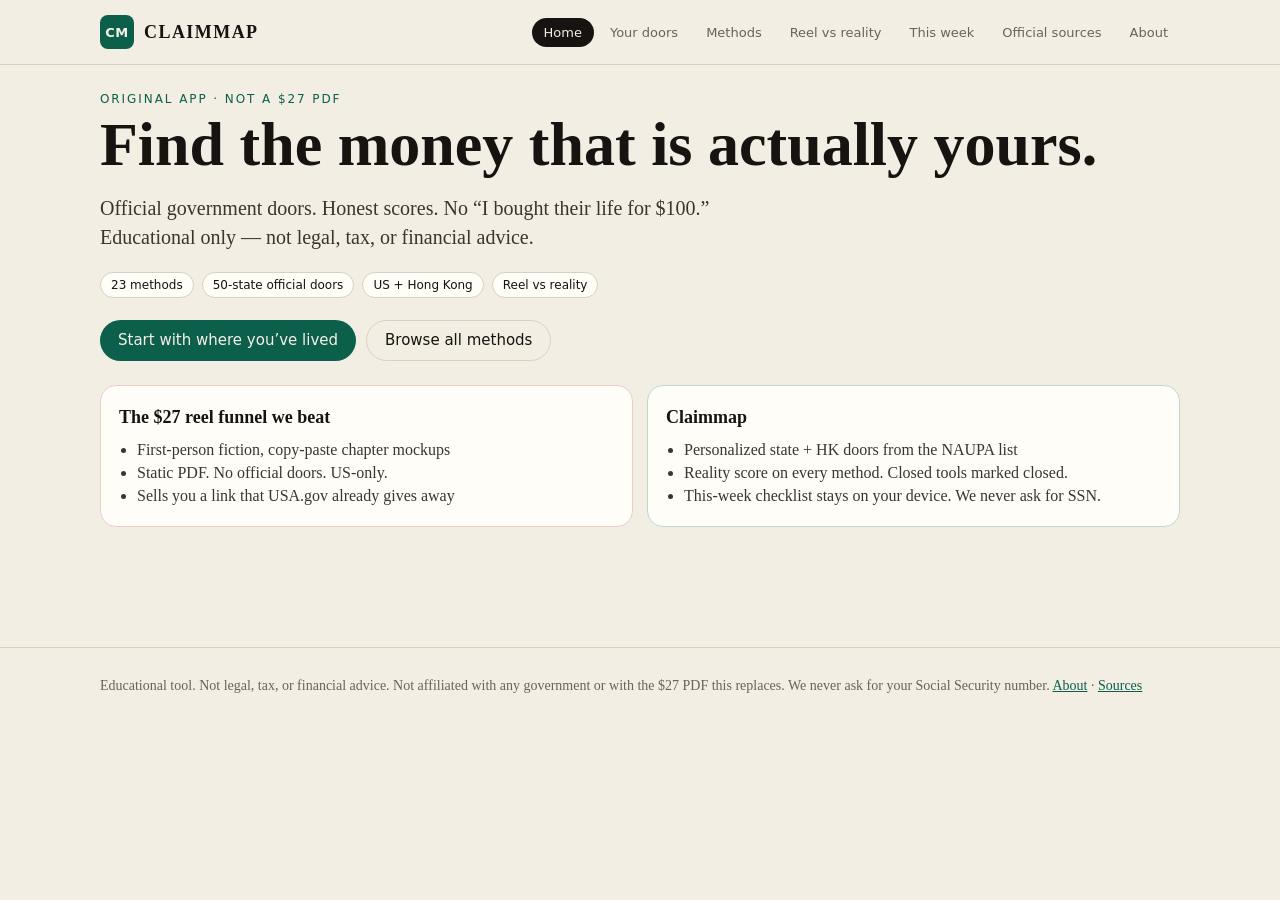
==== index.html @ e92f1da7 "feat: launch Claimmap, original official-doors finder Free educational app that beats the $27 reel-t" ====
<!DOCTYPE html>
<html lang="en">
<head>
  <meta charset="UTF-8" />
  <meta name="viewport" content="width=device-width, initial-scale=1" />
  <title>Claimmap — Official doors. Honest numbers.</title>
  <meta name="description" content="Free finder for money that may already be yours. Official US and Hong Kong government doors. Honest reality scores. Not a $27 hustle PDF." />
  <meta name="theme-color" content="#0b5f4b" />
  <link rel="canonical" href="https://claimmap.vercel.app/" />
  <link rel="icon" href="/icons/favicon.svg" type="image/svg+xml" />
  <link rel="manifest" href="/manifest.webmanifest" />
  <meta property="og:title" content="Claimmap — Official doors. Honest numbers." />
  <meta property="og:description" content="Find unclaimed money on official sites. No reel fiction. No $27 PDF." />
  <meta property="og:type" content="website" />
  <meta property="og:image" content="/icons/og.svg" />
  <meta name="twitter:card" content="summary" />
  <link rel="stylesheet" href="/css/app.css" />
</head>
<body>
  <header>
    <div class="wrap nav">
      <a class="brand" href="#/">
        <span class="mark">CM</span>
        <b>CLAIMMAP</b>
      </a>
      <nav class="tabs">
        <a href="#/" data-nav="home">Home</a>
        <a href="#/start" data-nav="start">Your doors</a>
        <a href="#/finder" data-nav="finder">Methods</a>
        <a href="#/reels" data-nav="reels">Reel vs reality</a>
        <a href="#/week" data-nav="week">This week</a>
        <a href="#/sources" data-nav="sources">Official sources</a>
        <a href="#/about" data-nav="about">About</a>
      </nav>
    </div>
  </header>

  <main class="wrap">
    <div id="app" class="page on">
      <noscript>
        <h1>Claimmap</h1>
        <p>JavaScript is required for the finder. Official doors still work:</p>
        <ul>
          <li><a href="https://www.usa.gov/unclaimed-money">USA.gov unclaimed money</a></li>
          <li><a href="https://unclaimed.org/search/">NAUPA</a></li>
          <li><a href="https://missingmoney.com/">MissingMoney</a></li>
          <li><a href="https://www.irs.gov/refunds">IRS refunds</a></li>
        </ul>
      </noscript>
    </div>
  </main>

  <nav class="bottom">
    <a href="#/" data-nav="home">Home</a>
    <a href="#/start" data-nav="start">Doors</a>
    <a href="#/finder" data-nav="finder">Methods</a>
    <a href="#/reels" data-nav="reels">Reels</a>
    <a href="#/week" data-nav="week">Week</a>
  </nav>

  <footer>
    <div class="wrap">
      Educational tool. Not legal, tax, or financial advice. Not affiliated with any government or with the $27 PDF this replaces.
      We never ask for your Social Security number. <a href="#/about">About</a> · <a href="#/sources">Sources</a>
    </div>
  </footer>

  <script src="/js/data.js"></script>
  <script src="/js/app.js"></script>
</body>
</html>
---- css/app.css ----
:root{
  --paper:#f3eee4;--ink:#161310;--muted:#6a6258;--line:#d9d0c2;--card:#fffdf8;
  --green:#0b5f4b;--green2:#147a62;--warn:#9a3412;--amber:#b45309;--good:#166534;
  --shadow:0 18px 50px rgba(22,19,16,.08);--sans:ui-sans-serif,system-ui,-apple-system,sans-serif;
  --serif:"Iowan Old Style","Palatino Linotype",Palatino,"Times New Roman",serif;
}
*{box-sizing:border-box}
html,body{margin:0;background:var(--paper);color:var(--ink);font-family:var(--serif);line-height:1.45}
a{color:var(--green)}
button,input,select{font:inherit}
img{max-width:100%}
.wrap{max-width:1120px;margin:0 auto;padding:0 20px}
header{position:sticky;top:0;z-index:30;background:rgba(243,238,228,.92);backdrop-filter:blur(12px);border-bottom:1px solid var(--line)}
.nav{display:flex;align-items:center;justify-content:space-between;min-height:64px;gap:12px}
.brand{display:flex;align-items:center;gap:10px;text-decoration:none;color:inherit}
.mark{width:34px;height:34px;border-radius:8px;background:var(--green);color:#f6f1e6;display:grid;place-items:center;font:700 13px/1 var(--sans);letter-spacing:.04em}
.brand b{font-size:18px;letter-spacing:.08em}
.tabs{display:flex;gap:4px;flex-wrap:wrap}
.tabs a,.tabs button{
  border:0;background:transparent;color:var(--muted);padding:8px 12px;border-radius:999px;
  cursor:pointer;font:13px/1 var(--sans);text-decoration:none
}
.tabs a.on,.tabs button.on{background:var(--ink);color:var(--paper)}
.page{display:none;padding:28px 0 96px}
.page.on{display:block}
.kicker{font:12px/1 var(--sans);letter-spacing:.16em;text-transform:uppercase;color:var(--green)}
h1{font-size:clamp(34px,6vw,62px);line-height:.95;margin:10px 0 14px;font-weight:600}
h2{font-size:clamp(26px,4vw,40px);line-height:1.05;margin:0 0 10px}
.lede{font-size:20px;max-width:700px;color:#3b352e}
.pills{display:flex;flex-wrap:wrap;gap:8px;margin:20px 0}
.pill{font:12px/1 var(--sans);border:1px solid var(--line);background:var(--card);padding:6px 10px;border-radius:999px}
.row2{display:grid;grid-template-columns:1fr 1fr;gap:14px;margin:24px 0}
.box{background:var(--card);border:1px solid var(--line);border-radius:16px;padding:18px}
.box h3{margin:0 0 8px;font-size:18px}
.box ul{margin:0;padding-left:18px;color:#3b352e}
.box.bad{border-color:#e8cfc3}
.box.good{border-color:#bdd8cf}
.cta{display:inline-flex;align-items:center;gap:8px;background:var(--green);color:#f6f1e6;text-decoration:none;
  border:0;border-radius:999px;padding:12px 18px;font:15px/1 var(--sans);cursor:pointer}
.cta.ghost{background:transparent;color:var(--ink);border:1px solid var(--line)}
.cta-row{display:flex;flex-wrap:wrap;gap:10px;margin:22px 0}
.filters{display:grid;grid-template-columns:1.5fr repeat(4,1fr);gap:8px;margin:8px 0 16px}
.filters input,.filters select,.field{
  width:100%;border:1px solid var(--line);background:var(--card);border-radius:12px;padding:11px 12px;font:14px/1.3 var(--sans)
}
.meta{font:13px/1.4 var(--sans);color:var(--muted);margin:0 0 12px}
.grid{display:grid;grid-template-columns:repeat(3,1fr);gap:12px}
.card{
  background:var(--card);border:1px solid var(--line);border-radius:16px;padding:16px;cursor:pointer;
  text-align:left;color:inherit;text-decoration:none;display:block
}
.card:hover{transform:translateY(-2px);box-shadow:var(--shadow)}
.tag{display:inline-block;font:11px/1 var(--sans);letter-spacing:.08em;text-transform:uppercase;padding:3px 8px;border-radius:999px;background:#ece6da}
.tag.claim{background:#dceee7;color:#0b5f4b}
.tag.tax{background:#e4ebf5;color:#1e3a5f}
.tag.work{background:#efe7d6;color:#6b4f1d}
.tag.property{background:#eadfce;color:#4a3720}
.tag.income{background:#e7e3f3;color:#3d2d66}
.tag.warn{background:#f6ddd3;color:#9a3412}
.card h3{margin:10px 0 6px;font-size:20px;line-height:1.15}
.card p{margin:0;color:#4a433b;font-size:15px}
.stat{display:flex;justify-content:space-between;gap:8px;margin-top:14px;font:12px/1 var(--sans);color:var(--muted)}
.score{font-weight:700;color:var(--green)}
.score.mid{color:var(--amber)}
.score.low{color:var(--warn)}
.facts{display:grid;grid-template-columns:repeat(4,1fr);gap:8px;margin:14px 0}
.fact{background:#f6f1e8;border-radius:12px;padding:10px}
.fact b{display:block;font:11px/1 var(--sans);letter-spacing:.08em;text-transform:uppercase;color:var(--muted);margin-bottom:4px}
.links{display:flex;flex-wrap:wrap;gap:8px;margin:14px 0}
.links a{display:inline-block;padding:8px 12px;border-radius:999px;background:var(--green);color:#f6f1e6;text-decoration:none;font:13px/1 var(--sans)}
.links a.ghost{background:transparent;color:var(--ink);border:1px solid var(--line)}
.warnbox{background:#f8ebe4;border:1px solid #ecc8b8;border-radius:12px;padding:12px 14px}
.check{display:flex;gap:10px;align-items:flex-start;background:var(--card);border:1px solid var(--line);border-radius:12px;padding:12px;margin:8px 0}
.states{display:flex;flex-wrap:wrap;gap:6px;margin:12px 0 18px}
.states label{
  font:13px/1 var(--sans);border:1px solid var(--line);background:var(--card);border-radius:999px;padding:7px 10px;cursor:pointer
}
.states input{accent-color:var(--green)}
.states label.on{background:#dceee7;border-color:#9cc9bb}
table{width:100%;border-collapse:collapse;background:var(--card);border-radius:14px;overflow:hidden}
th,td{text-align:left;padding:12px 14px;border-bottom:1px solid var(--line);vertical-align:top}
th{font:12px/1 var(--sans);letter-spacing:.08em;text-transform:uppercase;color:var(--muted)}
.reel{background:var(--card);border:1px solid var(--line);border-radius:16px;padding:16px 18px;margin:0 0 12px}
.reel q{display:block;font-size:22px;line-height:1.2;margin:8px 0}
footer{border-top:1px solid var(--line);padding:28px 0 40px;color:var(--muted);font-size:14px}
.bottom{display:none}
@media(max-width:900px){
  .row2,.grid,.filters,.facts{grid-template-columns:1fr 1fr}
}
@media(max-width:700px){
  .row2,.grid,.filters,.facts{grid-template-columns:1fr}
  .tabs{display:none}
  .page{padding-bottom:110px}
  .bottom{
    display:flex;position:fixed;left:0;right:0;bottom:0;z-index:40;
    background:rgba(243,238,228,.96);border-top:1px solid var(--line);padding:8px 10px 14px;gap:4px
  }
  .bottom a{
    flex:1;text-align:center;text-decoration:none;color:var(--muted);font:11px/1.2 var(--sans);padding:8px 4px;border-radius:10px
  }
  .bottom a.on{background:var(--ink);color:var(--paper)}
}
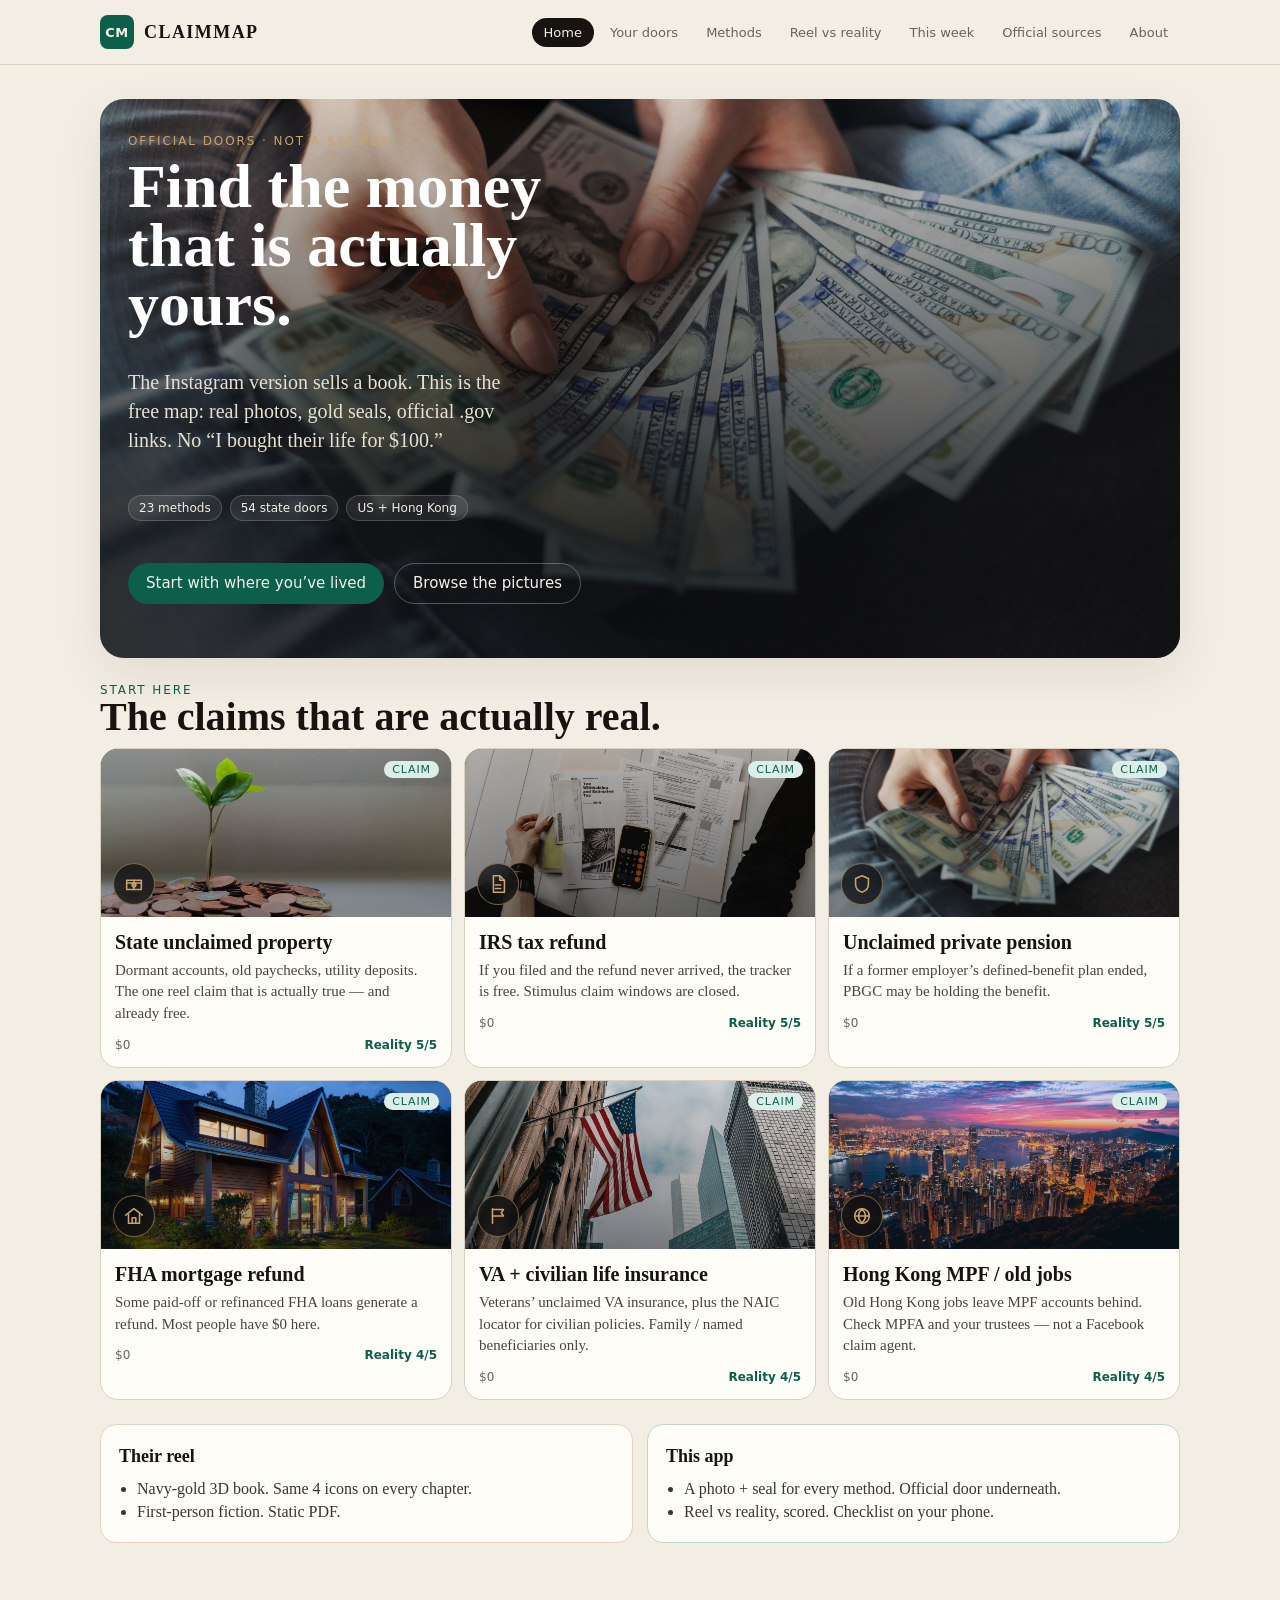
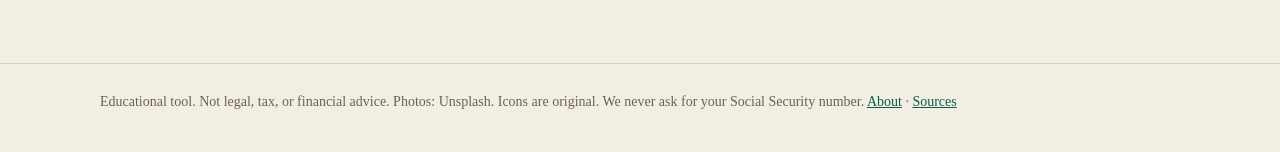
==== commit ef6f49a1: "feat: visual restyle with photos and gold seal icons Instagram-language cards (real Unsplash photos " ====
--- a/index.html
+++ b/index.html
@@ -6,7 +6,7 @@
   <title>Claimmap — Official doors. Honest numbers.</title>
   <meta name="description" content="Free finder for money that may already be yours. Official US and Hong Kong government doors. Honest reality scores. Not a $27 hustle PDF." />
   <meta name="theme-color" content="#0b5f4b" />
-  <link rel="canonical" href="https://claimmap.vercel.app/" />
+  <link rel="canonical" href="https://claimmap-seven.vercel.app/" />
   <link rel="icon" href="/icons/favicon.svg" type="image/svg+xml" />
   <link rel="manifest" href="/manifest.webmanifest" />
   <meta property="og:title" content="Claimmap — Official doors. Honest numbers." />
@@ -60,12 +60,12 @@
 
   <footer>
     <div class="wrap">
-      Educational tool. Not legal, tax, or financial advice. Not affiliated with any government or with the $27 PDF this replaces.
-      We never ask for your Social Security number. <a href="#/about">About</a> · <a href="#/sources">Sources</a>
+      Educational tool. Not legal, tax, or financial advice. Photos: Unsplash. Icons are original. We never ask for your Social Security number. <a href="#/about">About</a> · <a href="#/sources">Sources</a>
     </div>
   </footer>
 
   <script src="/js/data.js"></script>
+  <script src="/js/visuals.js"></script>
   <script src="/js/app.js"></script>
 </body>
 </html>
--- a/css/app.css
+++ b/css/app.css
@@ -100,3 +100,87 @@
   }
   .bottom a.on{background:var(--ink);color:var(--paper)}
 }
+
+/* —— visual / Instagram-language layer —— */
+:root{--gold:#c9a56b;--ink2:#0c0d10}
+.ico{width:22px;height:22px;display:block}
+.seal{
+  width:42px;height:42px;border-radius:50%;display:grid;place-items:center;
+  background:rgba(12,13,16,.72);color:var(--gold);border:1px solid rgba(201,165,107,.55);
+  backdrop-filter:blur(8px)
+}
+.seal.lg{width:54px;height:54px}
+.seal.lg .ico{width:26px;height:26px}
+.hero-visual{
+  position:relative;border-radius:24px;overflow:hidden;min-height:460px;margin:6px 0 26px;
+  box-shadow:var(--shadow)
+}
+.hero-visual>img{position:absolute;inset:0;width:100%;height:100%;object-fit:cover}
+.hero-visual .hero-copy{
+  position:relative;z-index:1;min-height:460px;padding:36px 28px 32px;
+  display:flex;flex-direction:column;justify-content:flex-end;
+  color:#f6f1e6;background:linear-gradient(180deg,rgba(12,13,16,.12) 0%,rgba(12,13,16,.82) 78%)
+}
+.hero-visual .kicker{color:var(--gold)}
+.hero-visual h1{color:#fff;max-width:16ch}
+.hero-visual .lede{color:#e8e0d2;max-width:38ch}
+.hero-visual .pill{background:rgba(255,255,255,.08);border-color:rgba(255,255,255,.18);color:#f3eee4}
+.hero-visual .cta.ghost{color:#f6f1e6;border-color:rgba(255,255,255,.28)}
+.shot-row{display:grid;grid-template-columns:repeat(3,1fr);gap:12px;margin:8px 0 10px}
+.vcard{
+  background:var(--card);border:1px solid var(--line);border-radius:18px;overflow:hidden;
+  color:inherit;text-decoration:none;display:block;text-align:left;padding:0
+}
+.vcard:hover{transform:translateY(-3px);box-shadow:var(--shadow)}
+.vcard-shot{position:relative;height:168px;overflow:hidden;background:#1a1714}
+.vcard-shot img{width:100%;height:100%;object-fit:cover;display:block;transform:scale(1.02)}
+.vcard-shot .shade{
+  position:absolute;inset:0;background:linear-gradient(180deg,rgba(12,13,16,.05),rgba(12,13,16,.45))
+}
+.vcard-shot .seal{position:absolute;left:12px;bottom:12px}
+.vcard-shot .tag{position:absolute;right:12px;top:12px}
+.vcard-body{padding:14px 14px 16px}
+.vcard-body h3{margin:0 0 6px;font-size:20px;line-height:1.15}
+.vcard-body p{margin:0;color:#4a433b;font-size:15px}
+.banner{
+  position:relative;border-radius:20px;overflow:hidden;min-height:200px;margin:0 0 18px
+}
+.banner>img{position:absolute;inset:0;width:100%;height:100%;object-fit:cover}
+.banner .ban-copy{
+  position:relative;z-index:1;padding:28px 22px;min-height:200px;
+  color:#f6f1e6;background:linear-gradient(90deg,rgba(12,13,16,.78),rgba(12,13,16,.28));
+  display:flex;flex-direction:column;justify-content:flex-end
+}
+.banner .kicker{color:var(--gold)}
+.banner h1,.banner h2{color:#fff;margin:8px 0}
+.method-hero{position:relative;border-radius:20px;overflow:hidden;height:280px;margin:8px 0 18px}
+.method-hero img{width:100%;height:100%;object-fit:cover;display:block}
+.method-hero .shade{position:absolute;inset:0;background:linear-gradient(180deg,transparent,rgba(12,13,16,.55))}
+.method-hero .seal{position:absolute;left:16px;bottom:16px}
+.reel{
+  display:grid;grid-template-columns:168px 1fr;gap:0;padding:0;overflow:hidden
+}
+.reel-shot{position:relative;min-height:180px;background:#111}
+.reel-shot img{width:100%;height:100%;object-fit:cover;display:block}
+.reel-body{padding:16px 18px}
+.reel q{font-size:20px}
+.check .seal{flex:0 0 42px;margin-top:0;background:#161310;color:var(--gold)}
+.door-flag{
+  height:92px;border-radius:14px 14px 0 0;background:
+    linear-gradient(135deg,#0b5f4b,#1a1714 55%), url("/img/capitol.jpg") center/cover;
+  position:relative
+}
+.door-flag .seal{position:absolute;left:12px;bottom:-16px;background:#161310}
+.card.has-flag{padding-top:0;overflow:hidden}
+.card.has-flag h3{margin-top:22px;padding:0 16px}
+.card.has-flag p,.card.has-flag .tag{margin-left:16px;margin-right:16px}
+.card.has-flag .tag{margin-top:22px;display:inline-block}
+@media(max-width:900px){
+  .shot-row{grid-template-columns:1fr 1fr}
+  .reel{grid-template-columns:1fr}
+  .reel-shot{height:160px}
+}
+@media(max-width:700px){
+  .shot-row{grid-template-columns:1fr}
+  .hero-visual,.hero-visual .hero-copy{min-height:400px}
+}
